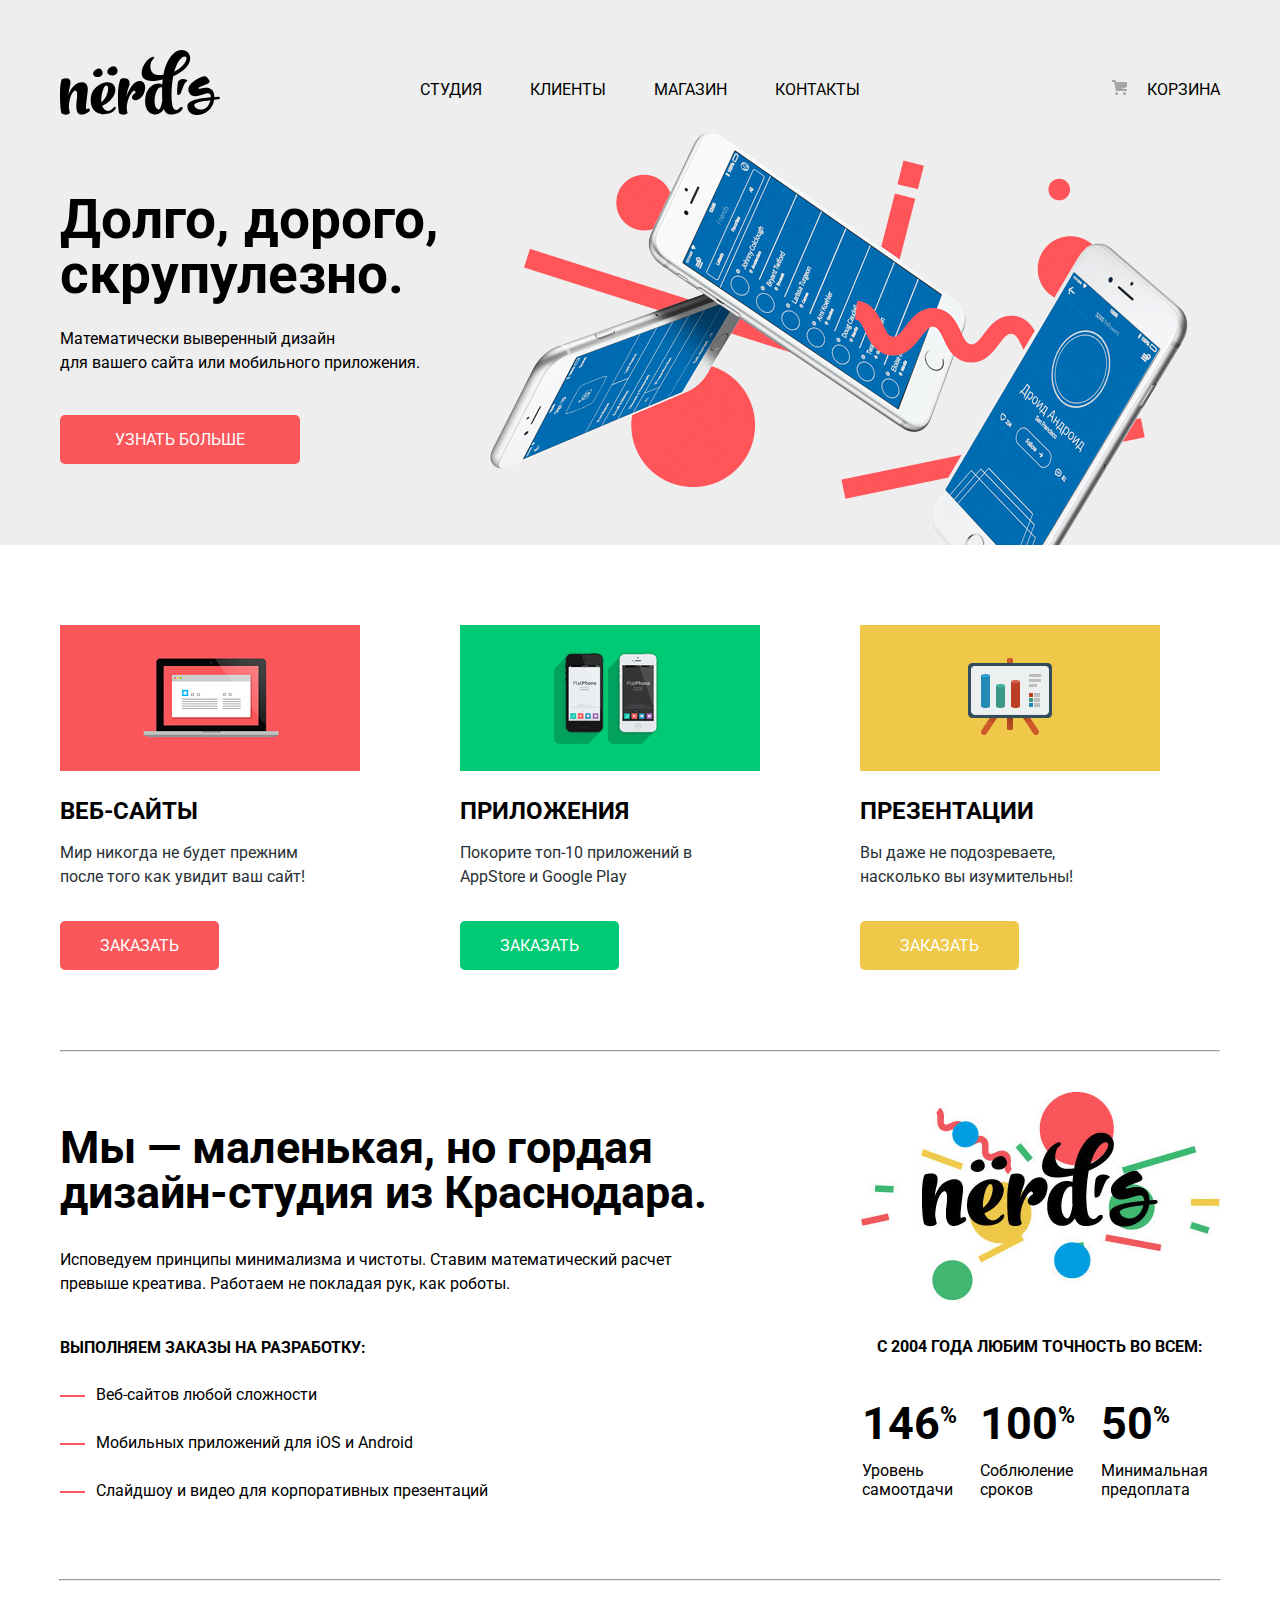
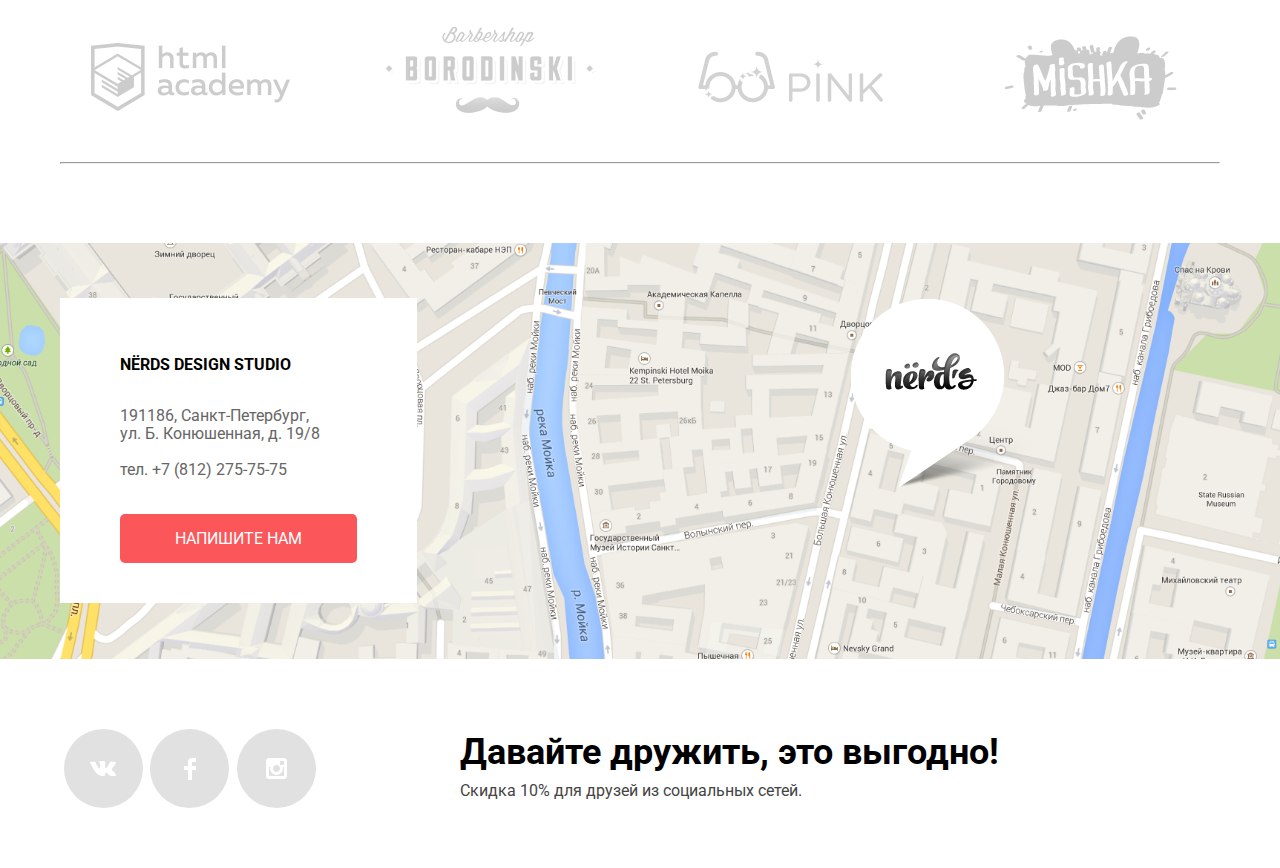
==== index.html @ bcb9ae60 "Add components" ====
<!doctype html>
<html lang="ru">
<head>
    <meta charset="UTF-8">
    <meta name="viewport"
          content="width=device-width, user-scalable=no, initial-scale=1.0, maximum-scale=1.0, minimum-scale=1.0">
    <meta http-equiv="X-UA-Compatible" content="ie=edge">
    <link rel="stylesheet" href="style/style.css">
    <link href="https://fonts.googleapis.com/css?family=Roboto&display=swap" rel="stylesheet">
    <title>Nerds</title>
</head>
<body>

<header class="main-header">
    <div class="container">
        <div class="menu-wrapper flex">
    <div class="logo"><img src="svg/nerds-logo.svg" alt=""></div>
    <nav class="top-menu flex">
        <ul class="menu">
            <li><a href="#">Студия</a></li>
            <li><a href="#">Клиенты</a></li>
            <li><a href="#">Магазин</a></li>
            <li><a href="#">Контакты</a></li>
        </ul>
    </nav>
    <div class="cart flex">
        <ul class="cart-menu">
            <li><a href="#">Корзина</a></li>
        </ul>
    </div>
        </div>
    <div class="slider">
        <div class="container">
        <div class="slide flex first-slide">
            <div class="slide-text">
            <strong>Долго, дорого,
                скрупулезно.</strong>
            <p>
            Математически выверенный дизайн <br>
                для вашего сайта или мобильного приложения.
            </p>

            <a href="#" class="more-btn">Узнать больше</a>
            </div>
            <div class="slider-image">
        <img src="img/slider-1.png" alt="Летающие айфоны">
            </div>

        </div>
        </div>
<!--        <div class="slide second-slide">-->
<!--            <strong>Любим математику-->
<!--                как никто другой</strong>-->
<!--            <p>Никакого креатива, только математические формулы <br>-->
<!--                для расчета идеальных пропорций.</p>-->
<!--            <a href="#" class="more-btn">Узнать больше</a>-->
<!--            <img alt="Летающие макбуки" src="img/slider-2.png">-->
<!--        </div>-->
<!--        <div class="slide third-slide">-->
<!--            <strong>Только ночь, <br>-->
<!--                только хардкор</strong>-->
<!--            <p>Работать днем, как все? Мы против этого. <br>-->
<!--                Ближе к полуночи работа только начинается.</p>-->
<!--            <a href="#" class="more-btn">Узнать больше</a>-->
<!--            <img src="img/slider-3.png" alt="Летающие айпады">-->
<!--        </div>-->
<!--        </div>-->

<!--    <div class="slider-controls">-->
<!--        <button class="slider-controls-button slider-controls-button&#45;&#45;current" aria-label="1"></button>-->
<!--        <button class="slider-controls-button" aria-label="2"></button>-->
<!--        <button class="slider-controls-button" aria-label="3"></button>-->
<!--    </div>-->
<!--    </div>-->
</header>

<section class="advantages">
    <div class="container">
    <ul class="advantages flex">
        <li class="web">
            <h2>Веб-сайты</h2>
            <p>Мир никогда не будет прежним <br> после того как увидит ваш сайт!</p>
            <a href="#" class="buy-btn">Заказать</a>
        </li>
        <li class="app">
            <h2>Приложения</h2>
            <p>Покорите топ-10 приложений в <br> AppStore и Google Play</p>
            <a href="#" class="buy-btn">Заказать</a>
        </li>
        <li class="presentation">
            <h2>Презентации</h2>
            <p>Вы даже не подозреваете, <br> насколько вы изумительны!</p>
            <a href="#" class="buy-btn">Заказать</a>
        </li>
    </ul>
        <hr>

    </div>
</section>


<section class="about">
    <div class="container flex">
        <div class="order-list flex">
        <strong>Мы — маленькая, но гордая <br>
            дизайн-студия из Краснодара. </strong>
        <p>Исповедуем принципы минимализма и чистоты. Ставим математический расчет <br>
            превыше креатива. Работаем не покладая рук, как роботы.</p>
        <h2>Выполняем заказы на разработку:</h2>
        <ul class="development">
            <li>Веб-сайтов любой сложности</li>
            <li>Мобильных приложений для iOS и Android</li>
            <li>Слайдшоу и видео для корпоративных презентаций</li>
        </ul>
        </div>
        <div class="accuracy flex">
        <img src="img/nerds-illustration.jpg" alt="Иллюстрация" class="about-logo">
            <h3>С 2004 года любим точность во всем: </h3>
            <table class="accuracy-table">
                <thead>
                <th>146<sup>%</sup></th>
                <th>100<sup>%</sup></th>
                <th>50<sup>%</sup></th>
                </thead>
                <tbody>
                <tr>
                    <td>Уровень самоотдачи</td>
                    <td>Соблюление сроков</td>
                    <td>Минимальная предоплата</td>
                </tr>
                </tbody>
            </table>
        </div>
    </div> <!-- 60px margin-bottom -->
    <hr class="container">
</section>

<section class="studio">
    <div class="container">
    <h1 class="visually-hidden">Логотипы компаний</h1>
    <ul class="partnership flex"> <!-- border top, bottom  -->
        <li><a href="#" class="project html-academy"><img src="img/logo-1.png" alt=""></a></li>
        <li><a href="#" class="project borodinsky"><img src="img/logo-2.png" alt=""></a></li>
        <li><a href="#" class="project pink"><img src="img/logo-3.png" alt=""></a></li>
        <li><a href="#" class="project mishka"><img src="img/logo-4.png" alt=""></a></li>
    </ul>
        <hr>
    </div>
</section>

<section class="contacts">
    <div class="map ">
        <img  src="img/map.png" alt="Я карта!">
    </div> <!-- margin btm 70px -->
    <div class="container">
    <div class="pop-up">
        <h2>NЁRDS DESIGN STUDIO</h2>
        <p>191186, Санкт-Петербург, <br>
            ул. Б. Конюшенная, д. 19/8 <br> <br>

            тел. +7 (812) 275-75-75</p>
        <a href="#" class="more-btn">Напишите нам</a>
        <a href="#" class="marker"></a>
    </div>
    </div>
</section>

<section class="social">
<div class="container flex">
    <ul class="flex">
        <li><a class="social-btn btn-vk" href="#">vk</a></li>
        <li><a class="social-btn btn-fb" href="#">fb</a></li>
        <li><a class="social-btn btn-in" href="#">in</a></li>
    </ul>
    <div class="discount">
    <b>Давайте дружить, это выгодно!</b>
    <p>Скидка 10% для друзей из социальных сетей.</p>
    </div>
</div>
</section>

</body>
</html>
---- style/style.css ----
body {
    margin: 0;
    font-family: "Roboto", Arial, sans-serif;
}

header {
    background: #eeeeee;
}

a {
    color: #000;
    text-decoration: none;
}

p {
    font-size: 16px;
    line-height: 24px;
    margin: 0;
}

h2 {
    text-transform: uppercase;
    font-size: 16px;
    line-height: 24px;
    margin: 0;
}

h3 {
    font-weight: bold;
    font-size: 16px;
    line-height: 24px;
    text-transform: uppercase;
}

ul {
    list-style: none;
    padding: 0;
}

.visually-hidden {
    display: none;
}

.flex {
    display: flex;
}

.container {
    width: 1160px;
    margin: 0 auto;
    padding: 0 20px;
}

.main-header {
    height: 545px;
    margin-bottom: 80px;
}

.main-header .logo{
    height: 71px;
    width: 360px;
}

.main-header .container {
    padding-top: 50px;
}

ul.menu   {
    display: inline-flex;
    width: 440px;
    font-size: 16px;
    line-height: 30px;
    text-transform: uppercase;
    align-items: flex-end;
    justify-content: space-between;
}

.cart {
    align-items: center;
    width: 360px;
    text-transform: uppercase;
    justify-content: flex-end;
}

ul.cart-menu {
    margin-top: 15px;
    height: 10px;
}

ul.cart-menu a::before {
    content: '';
    display: inline-flex;
    width: 15px;
    height: 15px;
    margin-right: 20px;
    background: url("../svg/cart-icon.svg");
}


.slider .container {
    padding: 0;
}

.slider strong {
    font-size: 55px;
    line-height: 55px;
    width: 380px;

    margin-top: 71px;
}


.slider p {
    width: 380px;
    line-height: 24px;
    margin-bottom: 55px;
    margin-top: 25px;
}

.slider-image {
    width: 730px;
    padding-left: 30px;
    margin-left: 20px;
    margin-top: 11px;
}

.slide a {
    background-color: #fb565a;
    color: #fff;
    width: 240px;
    text-align: center;
    text-transform: uppercase;
    font-size: 16px;
    line-height: 18px;
    border-radius: 5px;
    padding: 15px 55px;
}

.slide-text {
    margin-top: 71px;
    width: 380px;
}

.advantages ul {
    margin: 0;
}

.advantages h2 {
    margin-top: 0;
    font-size: 24px;
    font-weight: bold;
    line-height: 30px;
    text-transform: uppercase;
    margin-bottom: 15px;

}

.advantages li::before {
    content: '';
    background-image: url("../img/illustration-1.png");
    display: block;
    width: 300px;
    height: 146px;
    margin-right: 60px;
    margin-bottom: 25px;
}

.advantages li.app::before {
    background-image: url("../img/illustration-2.png");
}

.advantages li.presentation::before {
    background-image: url("../img/illustration-3.png");
}

.advantages li {
    padding-left: 40px;
}

.advantages li:first-child {
    padding-left: 0;
}

.advantages p {
    font-size: 16px;
    line-height: 24px;
    color: #283136;
    margin-bottom: 47px;
}

.buy-btn {
    color: #ffffff;
    background-color: #fb565a;
    text-transform: uppercase;
    border-radius: 5px;
    width: 160px;
    padding: 15px 40px;
}

.app .buy-btn {
    background-color: #00ca74;
}

.presentation .buy-btn {
    background-color: #efc849;
}

.advantages hr {
    margin-top: 95px;
    margin-bottom: 5px;
}

.order-list {
    flex-direction: column;
    width: 760px;
}

.order-list strong {
    font-size: 45px;
    line-height: 45px;
    margin-bottom: 33px;
    margin-top: 68px;
}

.order-list p {
    margin-bottom: 40px;
}

.order-list ul li {
    font-size: 16px;
    line-height: 24px;
    margin-bottom: 24px;
}

.order-list h2 {
    margin-bottom: 7px;
}

.order-list ul li::before {
    content: '';
    background-color: #fb565a;
    display: inline-block;
    vertical-align: middle;
    margin-right: 11px;
    width: 25px;
    height: 2px;
}

.accuracy {
    flex-direction: column;
    width: 360px;
    padding-left: 40px;
    margin-top: 35px;
    margin-bottom: 78px;
}

.accuracy sup {
    font-size: 0.5em;
}

.accuracy h3 {
    text-align: center;
    margin-top: 35px;
    margin-bottom: 18px;
}

.accuracy thead {
    text-align: left;
}

.accuracy th {
    font-size: 45px;
    line-height: 24px;
    width: 100px;
    height: 80px;
    padding: 0;
    padding-right: 15px;
}

.accuracy th:nth-child(2) {
    padding-left: 5px;
}


.accuracy th:last-child {
    padding-left: 7px;
    padding-right: 40px;
}

.accuracy td {
    padding: 0;
}

.accuracy td:nth-child(2) {
    padding-left: 5px;
}

.accuracy td:last-child {
    padding-left: 7px;
}

.about {
    margin-bottom: 46px;
}

.studio li {
    min-width: 183px;
    min-height: 73px;
}

.studio li:first-child {
    align-self: flex-end;
    padding-left: 31px;
    padding-top: 0px;
    padding-bottom: 8px;
}

.studio li:nth-child(2) {
    align-self: flex-start;
    padding-left: 96px;

}

.studio li:nth-child(3) {
    padding-left: 103px;
    align-self: flex-end;

}

.studio li:last-child {
    padding-top: 9px;
    padding-left: 121px;
    align-self: flex-end;
}

.studio ul {
    margin-bottom: 38px;
}

.studio {
    margin-bottom: 79px;
}

.about hr.container {
    padding: 0;
}

.contacts {
    position: relative;
}

.map {
    height: 416px;
}

.map img {
    width: 100%;
    height: 100%;
    object-fit: cover;
}

.pop-up {
    position: absolute;
    top: 55px;
    background: #FFF;
    padding: 55px 60px;
}

.pop-up h2 {
    margin-bottom: 30px;
}

.pop-up p {
    margin-bottom: 50px;
    color: #666666;
    font-size: 16px;
    line-height: 18px;
}

.pop-up a.more-btn {
    background-color: #fb565a;
    color: #fff;
    width: 240px;
    text-align: center;
    text-transform: uppercase;
    font-size: 16px;
    line-height: 18px;
    border-radius: 5px;
    padding: 15px 55px;
}
.pop-up a.marker {
    content: '';
    display: block;
    position: absolute;
    background: url("../img/map-marker.png");
    width: 182px;
    height: 190px;
    top: 0;
    left: 790px;
}
.contacts {
    margin-bottom: 70px;
}

.social {
    margin-bottom: 60px;
}

.social ul {
    margin: 0;
    width: 260px;
    justify-content: space-around;
}

.social li {
    font-size: 0;
}

.social a::before {
    content: '';
    display: block;
    background: #e1e1e1 url("../svg/vk-icon.svg") no-repeat 50% 50%;
    border-radius: 50%;
    width: 79px;
    height: 79px;
}

.social a.btn-fb::before {
    background-image: url("../svg/fb-icon.svg");
}

.social a.btn-in::before {
    background-image: url("../svg/insta-icon.svg");
}

.discount {
    margin-top: 5px;
    margin-left: 140px;
    width: 560px;
}

.discount b {
    font-size: 36px;
    line-height: 36px;
}

.discount p {
    font-size: 16px;
    line-height: 22px;
    color: #444444;

    margin-top: 10px;
}
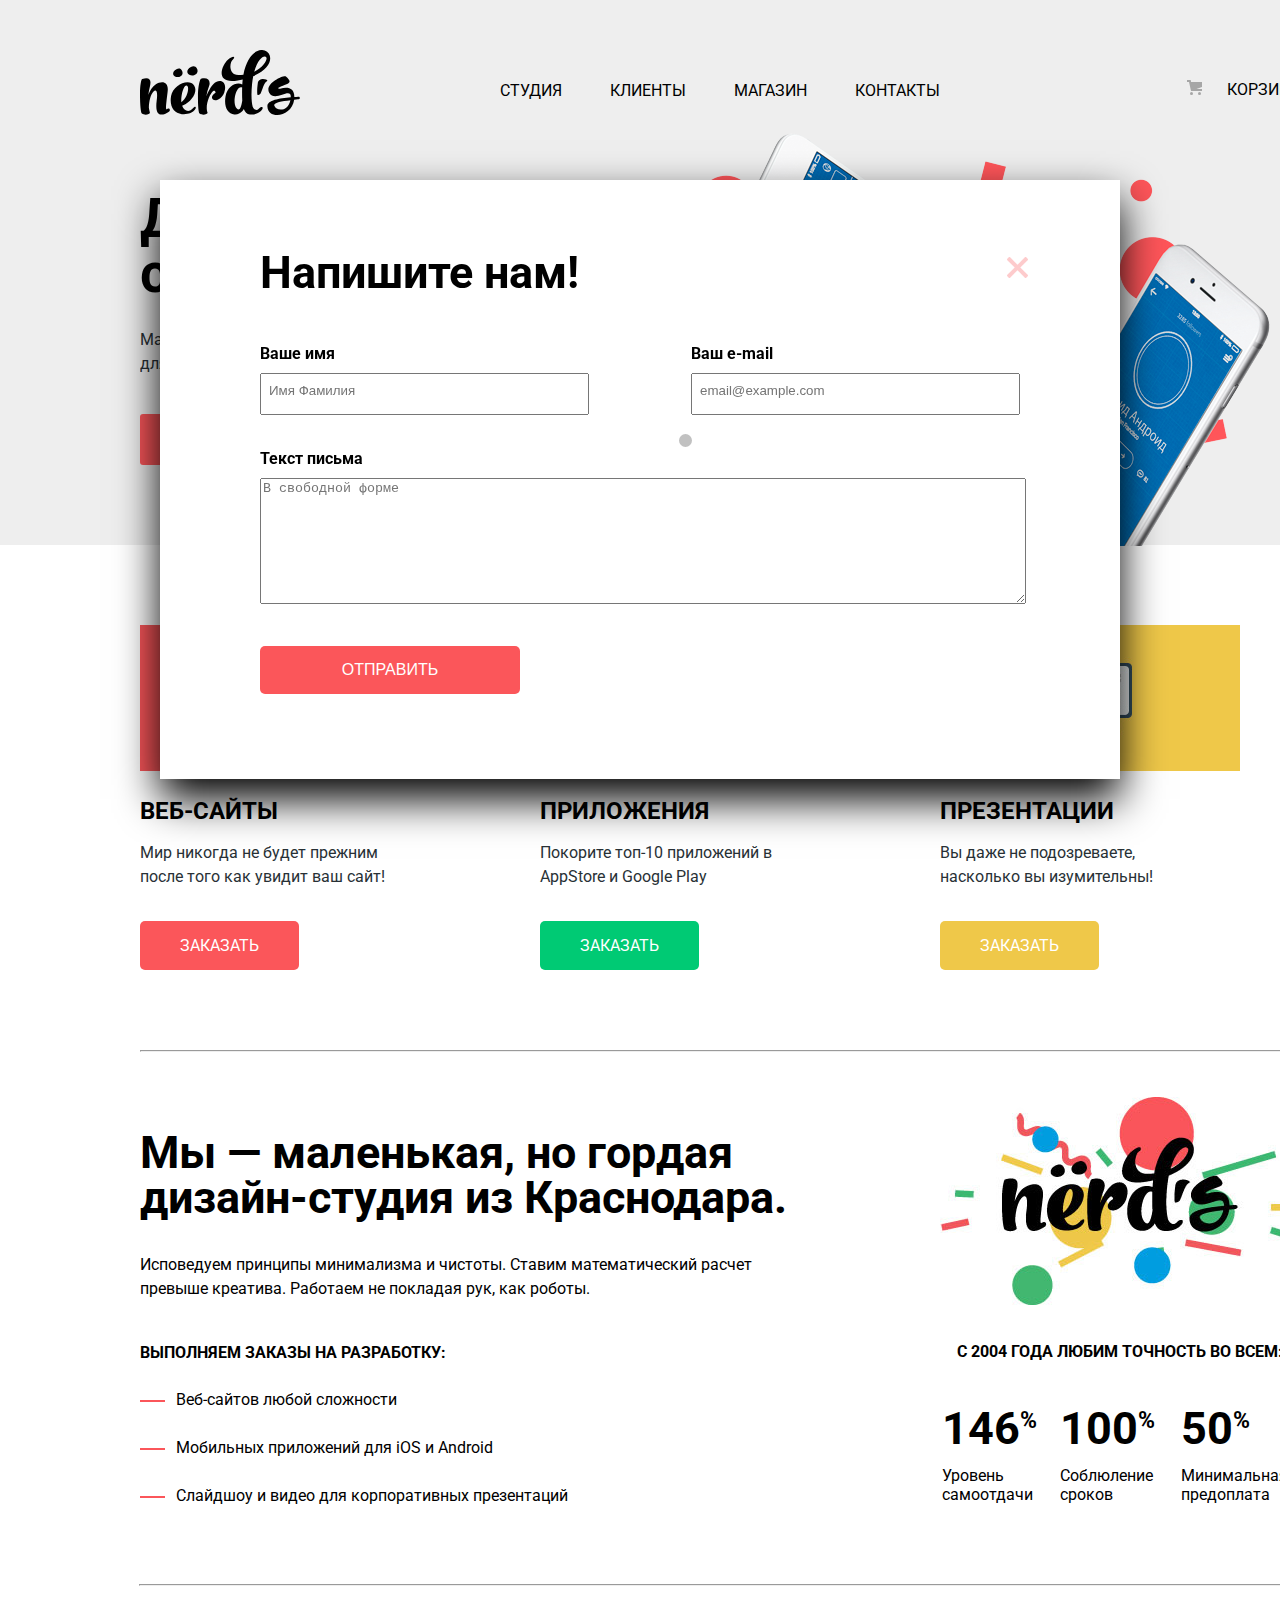
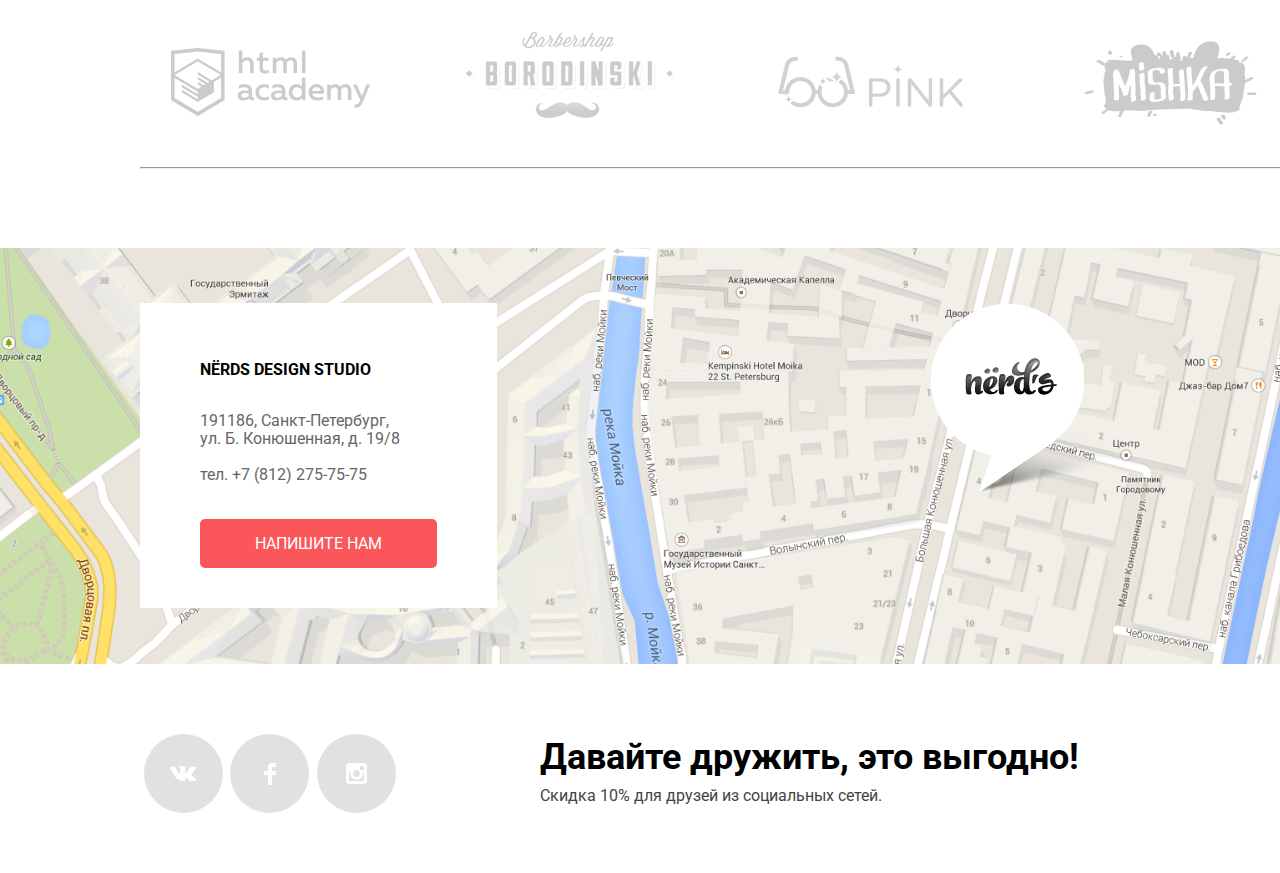
==== commit ce3678ac: "Update" ====
--- a/index.html
+++ b/index.html
@@ -2,9 +2,7 @@
 <html lang="ru">
 <head>
     <meta charset="UTF-8">
-    <meta name="viewport"
-          content="width=device-width, user-scalable=no, initial-scale=1.0, maximum-scale=1.0, minimum-scale=1.0">
-    <meta http-equiv="X-UA-Compatible" content="ie=edge">
+     <meta http-equiv="X-UA-Compatible" content="ie=edge">
     <link rel="stylesheet" href="style/style.css">
     <link href="https://fonts.googleapis.com/css?family=Roboto&display=swap" rel="stylesheet">
     <title>Nerds</title>
@@ -29,49 +27,45 @@
         </ul>
     </div>
         </div>
-    <div class="slider">
-        <div class="container">
-        <div class="slide flex first-slide">
-            <div class="slide-text">
-            <strong>Долго, дорого,
-                скрупулезно.</strong>
-            <p>
-            Математически выверенный дизайн <br>
-                для вашего сайта или мобильного приложения.
-            </p>
-
-            <a href="#" class="more-btn">Узнать больше</a>
+        <div class="slider">
+            <input type="radio" id="btn-1" name="toggle" checked>
+            <input type="radio" id="btn-2" name="toggle">
+            <input type="radio" id="btn-3" name="toggle">
+            <div class="slider-controls">
+                <label for="btn-1"></label>
+                <label for="btn-2"></label>
+                <label for="btn-3"></label>
             </div>
-            <div class="slider-image">
-        <img src="img/slider-1.png" alt="Летающие айфоны">
+            <div class="slides">
+                <div class="slide">
+                    <div class="slide-text">
+                        <div class="slide-title">Долго, дорого, скрупулезно</div>
+                        <p>Математически выверенный дизайн<br>
+                            для вашего сайта или мобильного приложения.</p>
+                        <a class="btn" href="#">Узнать больше</a>
+                    </div>
+                </div>
+                <div class="slide">
+                    <div class="slide-text">
+                        <div class="slide-title">Любим математику <br>
+                            как никто другой</div>
+                        <p>Никакого креатива, только математические формулы <br>
+                            для расчета идеальных пропорций.</p>
+                        <a class="btn" href="#">Узнать больше</a>
+                    </div>
+                </div>
+                <div class="slide">
+                    <div class="slide-text">
+                        <div class="slide-title">Только ночь, <br>
+                            только хардкор</div>
+                        <p>Работать днем, как все? Мы против этого. <br>
+                            Ближе к полуночи работа только начинается.</p>
+                        <a class="btn" href="#">Узнать больше</a>
+                    </div>
+                </div>
             </div>
-
         </div>
-        </div>
-<!--        <div class="slide second-slide">-->
-<!--            <strong>Любим математику-->
-<!--                как никто другой</strong>-->
-<!--            <p>Никакого креатива, только математические формулы <br>-->
-<!--                для расчета идеальных пропорций.</p>-->
-<!--            <a href="#" class="more-btn">Узнать больше</a>-->
-<!--            <img alt="Летающие макбуки" src="img/slider-2.png">-->
-<!--        </div>-->
-<!--        <div class="slide third-slide">-->
-<!--            <strong>Только ночь, <br>-->
-<!--                только хардкор</strong>-->
-<!--            <p>Работать днем, как все? Мы против этого. <br>-->
-<!--                Ближе к полуночи работа только начинается.</p>-->
-<!--            <a href="#" class="more-btn">Узнать больше</a>-->
-<!--            <img src="img/slider-3.png" alt="Летающие айпады">-->
-<!--        </div>-->
-<!--        </div>-->
-
-<!--    <div class="slider-controls">-->
-<!--        <button class="slider-controls-button slider-controls-button&#45;&#45;current" aria-label="1"></button>-->
-<!--        <button class="slider-controls-button" aria-label="2"></button>-->
-<!--        <button class="slider-controls-button" aria-label="3"></button>-->
-<!--    </div>-->
-<!--    </div>-->
+    </div>
 </header>
 
 <section class="advantages">
@@ -159,9 +153,30 @@
             ул. Б. Конюшенная, д. 19/8 <br> <br>
 
             тел. +7 (812) 275-75-75</p>
-        <a href="#" class="more-btn">Напишите нам</a>
+        <a href="#modal" class="more-btn">Напишите нам</a>
         <a href="#" class="marker"></a>
     </div>
+        <div class="modal" id="modal">
+            <h1>Напишите нам!</h1>
+            <button class="close">Закрыть</button>
+            <form>
+                <p class="modal-item">
+                <label for="name">Ваше имя</label>
+                <input type="text" id="name" name="name" placeholder="Имя Фамилия">
+                </p>
+                <p class="modal-item">
+                <label for="email">Ваш e-mail</label>
+                    <input type="email" id="email" name="email" placeholder="email@example.com">
+                </p>
+                <p class="modal-item">
+                    <label for="message">Текст письма</label>
+                <textarea name="message" id="message" placeholder="В свободной форме"></textarea>
+
+                </p>
+
+                <button class="button ">Отправить</button>
+            </form>
+        </div>
     </div>
 </section>
 
--- a/style/style.css
+++ b/style/style.css
@@ -1,6 +1,8 @@
 body {
     margin: 0;
+    padding: 0;
     font-family: "Roboto", Arial, sans-serif;
+    min-width: 1440px;
 }
 
 header {
@@ -66,12 +68,14 @@
 }
 
 ul.menu   {
+    margin-top: 10px;
+    margin-bottom: 0;
     display: inline-flex;
     width: 440px;
     font-size: 16px;
     line-height: 30px;
     text-transform: uppercase;
-    align-items: flex-end;
+    align-items: center;
     justify-content: space-between;
 }
 
@@ -92,53 +96,110 @@
     display: inline-flex;
     width: 15px;
     height: 15px;
-    margin-right: 20px;
+    margin-right: 25px;
     background: url("../svg/cart-icon.svg");
 }
 
 
-.slider .container {
-    padding: 0;
-}
-
-.slider strong {
-    font-size: 55px;
+.slider{
+    position:relative;
+    width:1130px;
+    min-height:425px;
+}
+.slider input[type=radio] {
+    position:absolute;
+    opacity:0;
+}
+.slider-controls{
+    position:absolute;
+    bottom:95px;
+    left:50%;
+    width:230px;
+    height:20px;
+    margin-left:-100px;
+    text-align:center;
+    z-index:1000;
+}
+.slider-controls label{
+    display:inline-block;
+    width:13px;
+    height:13px;
+    margin:0 6px;
+    background:white;
+    border:3px solid white;
+    vertical-align:top;
+    border-radius:50%;
+    cursor:pointer;
+}
+#btn-1:checked ~ .slider-controls label[for="btn-1"],
+#btn-2:checked ~ .slider-controls label[for="btn-2"],
+#btn-3:checked ~ .slider-controls label[for="btn-3"] {
+    background:#c1c1c1;
+}
+.slide{
+    position:absolute;
+    top:0;
+    left:0;
+    width:100%;
+    height:100%;
+    overflow:hidden;
+}
+.slide-text{
+    width:380px;
+    padding:70px 0;
+    color:#283136;
+}
+.slide-title{
+    font-size:55px;
     line-height: 55px;
-    width: 380px;
-
-    margin-top: 71px;
-}
-
-
-.slider p {
-    width: 380px;
-    line-height: 24px;
-    margin-bottom: 55px;
-    margin-top: 25px;
-}
-
-.slider-image {
-    width: 730px;
-    padding-left: 30px;
-    margin-left: 20px;
-    margin-top: 11px;
-}
-
-.slide a {
-    background-color: #fb565a;
-    color: #fff;
-    width: 240px;
-    text-align: center;
-    text-transform: uppercase;
-    font-size: 16px;
-    line-height: 18px;
-    border-radius: 5px;
-    padding: 15px 55px;
-}
-
-.slide-text {
-    margin-top: 71px;
-    width: 380px;
+    font-weight:bold;
+    color:black;
+    padding-bottom: 27px;
+    width: 525px;
+}
+
+.slide p {
+    padding-bottom: 38px;
+    min-width: 525px;
+}
+.slide .btn{
+    display:block;
+    width:240px;
+    padding:16px 0;
+    font-size:16px;
+    color:white;
+    text-transform:uppercase;
+    text-align:center;
+    text-decoration:none;
+    background:#fb565a;
+    border-radius:3px;
+}
+.slide:nth-child(1){
+    background-image:url('../img/slider-1.png');
+    background-repeat:no-repeat;
+    background-position:100% 12px;
+}
+.slide:nth-child(2){
+    background-image:url('../img/slider-2.png');
+    background-repeat:no-repeat;
+    background-position:100% 10px;
+}
+.slide:nth-child(3){
+    background-image:url('../img/slider-3.png');
+    background-repeat:no-repeat;
+    background-position:100% 13px;
+}
+.slide{
+    display:none;
+}
+#btn-1:checked ~ .slides .slide:nth-child(1) {
+    display: block;
+}
+#btn-2:checked ~ .slides .slide:nth-child(2) {
+    display: block;
+}
+#btn-3:checked ~ .slides .slide:nth-child(3) {
+    display: block;
 }
 
 .advantages ul {
@@ -205,9 +266,13 @@
     background-color: #efc849;
 }
 
+.advantages {
+    margin-bottom: 10px;
+}
+
 .advantages hr {
     margin-top: 95px;
-    margin-bottom: 5px;
+    margin-bottom: 0;
 }
 
 .order-list {
@@ -273,8 +338,7 @@
     line-height: 24px;
     width: 100px;
     height: 80px;
-    padding: 0;
-    padding-right: 15px;
+    padding: 0 15px 0 0;
 }
 
 .accuracy th:nth-child(2) {
@@ -303,6 +367,18 @@
     margin-bottom: 46px;
 }
 
+.studio {
+    margin-bottom: 79px;
+}
+
+.studio img {
+    opacity: .2;
+}
+
+.studio img:hover {
+    opacity: 1;
+}
+
 .studio li {
     min-width: 183px;
     min-height: 73px;
@@ -311,7 +387,7 @@
 .studio li:first-child {
     align-self: flex-end;
     padding-left: 31px;
-    padding-top: 0px;
+    padding-top: 0;
     padding-bottom: 8px;
 }
 
@@ -337,9 +413,6 @@
     margin-bottom: 38px;
 }
 
-.studio {
-    margin-bottom: 79px;
-}
 
 .about hr.container {
     padding: 0;
@@ -450,4 +523,88 @@
     color: #444444;
 
     margin-top: 10px;
+}
+
+.modal {
+    width: 960px;
+    position: fixed;
+    z-index: 1;
+    background: #ffffff;
+    top: 20%;
+    left: 50%;
+    margin-left: -480px;
+    box-shadow: 0 20px 40px #000101;
+    /*display: none;*/
+}
+
+.modal form {
+    width: 840px;
+    margin: 0 auto;
+    display: flex;
+    flex-wrap: wrap;
+    justify-content: space-between;
+}
+
+.modal label {
+    display: block;
+    font-size: 16px;
+    line-height: 18px;
+    font-weight: bold;
+    margin-bottom: 10px;
+}
+.modal input {
+    width: 310px;
+    padding: 8px 8px 15px 7px;
+}
+
+.modal .button {
+    display: block;
+    width: 260px;
+    background-color: #fb565a;
+    color: #fff;
+    text-align: center;
+    text-transform: uppercase;
+    border: none;
+    font-size: 16px;
+    line-height: 18px;
+    border-radius: 5px;
+    padding: 15px 55px;
+    margin-bottom: 85px;
+    margin-left: 40px;
+}
+
+.modal h1 {
+    position: relative;
+    font-size: 45px;
+    line-height: 45px;
+    margin: 70px auto 50px 100px;
+}
+
+
+.modal .close {
+    content: '';
+    display: inline-block;
+    background: url("../svg/close-cross.svg") no-repeat 50% 50%;
+    width: 25px;
+    height: 25px;
+    position: absolute;
+    top: 75px;
+    right: 90px;
+    opacity: .3;
+    cursor: pointer;
+    font-size: 0;
+    border: 0;
+}
+
+.modal .close:hover {
+    opacity: 1;
+}
+
+.modal textarea {
+    width: 760px;
+    min-height: 120px;
+}
+
+.modal p.modal-item {
+    margin: 0 40px 35px;
 }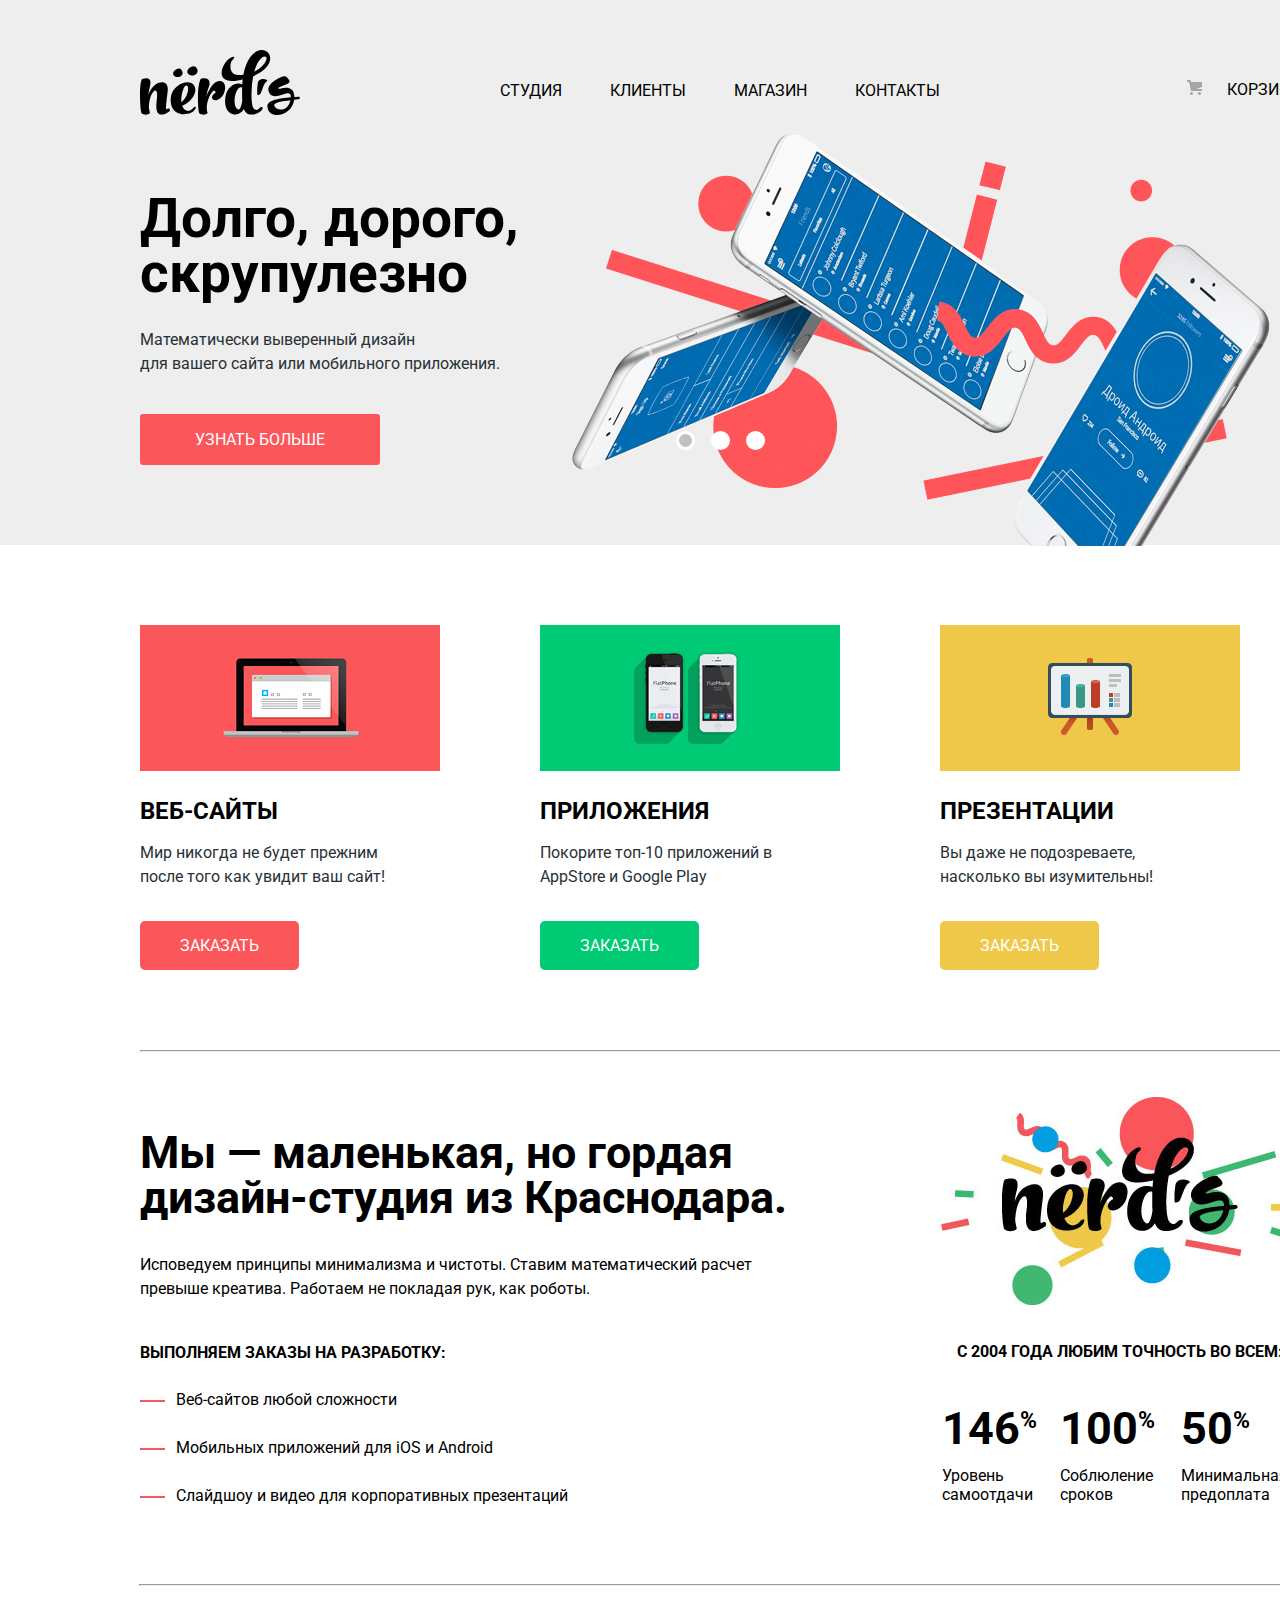
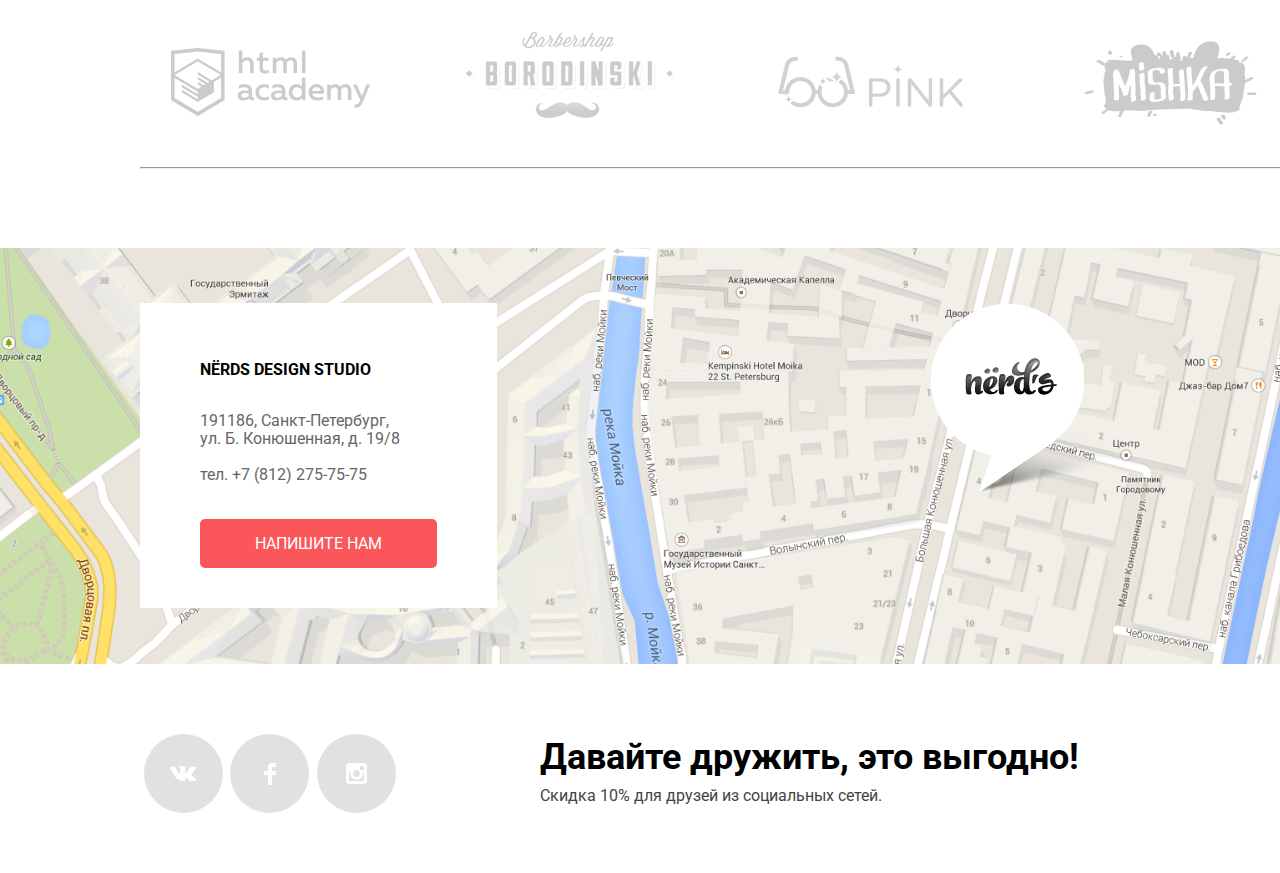
==== commit fee9902e: "Add modal windows in contacts" ====
--- a/index.html
+++ b/index.html
@@ -15,10 +15,10 @@
     <div class="logo"><img src="svg/nerds-logo.svg" alt=""></div>
     <nav class="top-menu flex">
         <ul class="menu">
-            <li><a href="#">Студия</a></li>
-            <li><a href="#">Клиенты</a></li>
-            <li><a href="#">Магазин</a></li>
-            <li><a href="#">Контакты</a></li>
+            <li><a href="#studio">Студия</a></li>
+            <li><a href="#clients">Клиенты</a></li>
+            <li><a href="catalog.html">Магазин</a></li>
+            <li><a href="#contacts">Контакты</a></li>
         </ul>
     </nav>
     <div class="cart flex">
@@ -93,7 +93,7 @@
 </section>
 
 
-<section class="about">
+<section class="about" id="studio">
     <div class="container flex">
         <div class="order-list flex">
         <strong>Мы — маленькая, но гордая <br>
@@ -129,7 +129,7 @@
     <hr class="container">
 </section>
 
-<section class="studio">
+<section class="studio" id="clients">
     <div class="container">
     <h1 class="visually-hidden">Логотипы компаний</h1>
     <ul class="partnership flex"> <!-- border top, bottom  -->
@@ -142,7 +142,7 @@
     </div>
 </section>
 
-<section class="contacts">
+<section class="contacts" id="contacts">
     <div class="map ">
         <img  src="img/map.png" alt="Я карта!">
     </div> <!-- margin btm 70px -->
@@ -153,30 +153,43 @@
             ул. Б. Конюшенная, д. 19/8 <br> <br>
 
             тел. +7 (812) 275-75-75</p>
-        <a href="#modal" class="more-btn">Напишите нам</a>
+        <a href="#openModal" class="more-btn">Напишите нам</a>
         <a href="#" class="marker"></a>
     </div>
-        <div class="modal" id="modal">
-            <h1>Напишите нам!</h1>
-            <button class="close">Закрыть</button>
-            <form>
-                <p class="modal-item">
-                <label for="name">Ваше имя</label>
-                <input type="text" id="name" name="name" placeholder="Имя Фамилия">
-                </p>
-                <p class="modal-item">
-                <label for="email">Ваш e-mail</label>
-                    <input type="email" id="email" name="email" placeholder="email@example.com">
-                </p>
-                <p class="modal-item">
-                    <label for="message">Текст письма</label>
-                <textarea name="message" id="message" placeholder="В свободной форме"></textarea>
-
-                </p>
-
-                <button class="button ">Отправить</button>
-            </form>
-        </div>
+<!--        <div class="modal" id="modal">-->
+
+<!--            <button href="#" class="close">Закрыть</button>-->
+
+<!--        </div>-->
+
+        <div id="openModal" class="modal">
+            <div class="modal-dialog">
+                <div class="modal-content">
+                    <h1>Напишите нам!</h1>
+                    <div class="modal-header">
+                        <a href="#contacts" title="Close" class="close"></a>
+                    </div>
+                    <div class="modal-body">
+                                    <form>
+                                        <p class="modal-item">
+                                        <label for="name">Ваше имя</label>
+                                        <input type="text" id="name" name="name" placeholder="Имя Фамилия">
+                                        </p>
+                                        <p class="modal-item">
+                                        <label for="email">Ваш e-mail</label>
+                                            <input type="email" id="email" name="email" placeholder="email@example.com">
+                                        </p>
+                                        <p class="modal-item">
+                                            <label for="message">Текст письма</label>
+                                        <textarea name="message" id="message" placeholder="В свободной форме"></textarea>
+
+                                        </p>
+
+                                        <button class="button ">Отправить</button>
+                                    </form>
+                    </div>
+                </div>
+
     </div>
 </section>
 
--- a/style/style.css
+++ b/style/style.css
@@ -1,3 +1,7 @@
+html {
+    scroll-behavior: smooth;
+}
+
 body {
     margin: 0;
     padding: 0;
@@ -66,6 +70,8 @@
 .main-header .container {
     padding-top: 50px;
 }
+
+
 
 ul.menu   {
     margin-top: 10px;
@@ -100,6 +106,39 @@
     background: url("../svg/cart-icon.svg");
 }
 
+ ul.menu li a:hover {
+    border-bottom: #000101 solid 1px;
+}
+
+/*Slider-animation   */
+
+.slide {
+    -webkit-animation-name: fade;
+    -webkit-animation-duration: 1.5s;
+    animation-name: fade;
+    animation-duration: 1.5s;
+}
+
+@-webkit-keyframes fade {
+    from {
+        opacity: .4
+    }
+    to {
+        opacity: 1
+    }
+}
+@keyframes fade {
+    from {
+        opacity: .4
+    }
+    to {
+        opacity: 1
+    }
+}
+
+/*end of slider-animation*/
+
+/*slider*/
 
 .slider{
     position:relative;
@@ -201,6 +240,8 @@
 #btn-3:checked ~ .slides .slide:nth-child(3) {
     display: block;
 }
+/*end slider*/
+
 
 .advantages ul {
     margin: 0;
@@ -506,6 +547,18 @@
     background-image: url("../svg/insta-icon.svg");
 }
 
+.social a:hover::before {
+    background-color: #fb565a;
+}
+
+.social a.btn-fb:hover::before {
+    background-color: #00ca74;
+}
+
+.social a.btn-in:hover::before {
+    background-color: #efc849;
+}
+
 .discount {
     margin-top: 5px;
     margin-left: 140px;
@@ -525,16 +578,28 @@
     margin-top: 10px;
 }
 
-.modal {
+div.modal {
     width: 960px;
-    position: fixed;
-    z-index: 1;
     background: #ffffff;
     top: 20%;
     left: 50%;
     margin-left: -480px;
     box-shadow: 0 20px 40px #000101;
-    /*display: none;*/
+
+    position: fixed; /* фиксированное положение */
+
+    z-index: 1050;
+    opacity: 0; /* по умолчанию модальное окно прозрачно */
+    transition: opacity 200ms ease-in; /* анимация перехода */
+    pointer-events: none; /* элемент невидим для событий мыши */
+    padding: 0;
+}
+
+/* при отображении модального окно */
+.modal:target {
+    opacity: 1; /* делаем окно видимым */
+    pointer-events: auto; /* элемент видим для событий мыши */
+    overflow-y: auto; /* добавляем прокрутку по y, когда элемент не помещается на страницу */
 }
 
 .modal form {
@@ -555,6 +620,7 @@
 .modal input {
     width: 310px;
     padding: 8px 8px 15px 7px;
+    font: inherit;
 }
 
 .modal .button {
@@ -603,8 +669,13 @@
 .modal textarea {
     width: 760px;
     min-height: 120px;
+    font: inherit;
+    padding: 8px 8px 15px 7px;
 }
 
 .modal p.modal-item {
     margin: 0 40px 35px;
-}+}
+
+
+
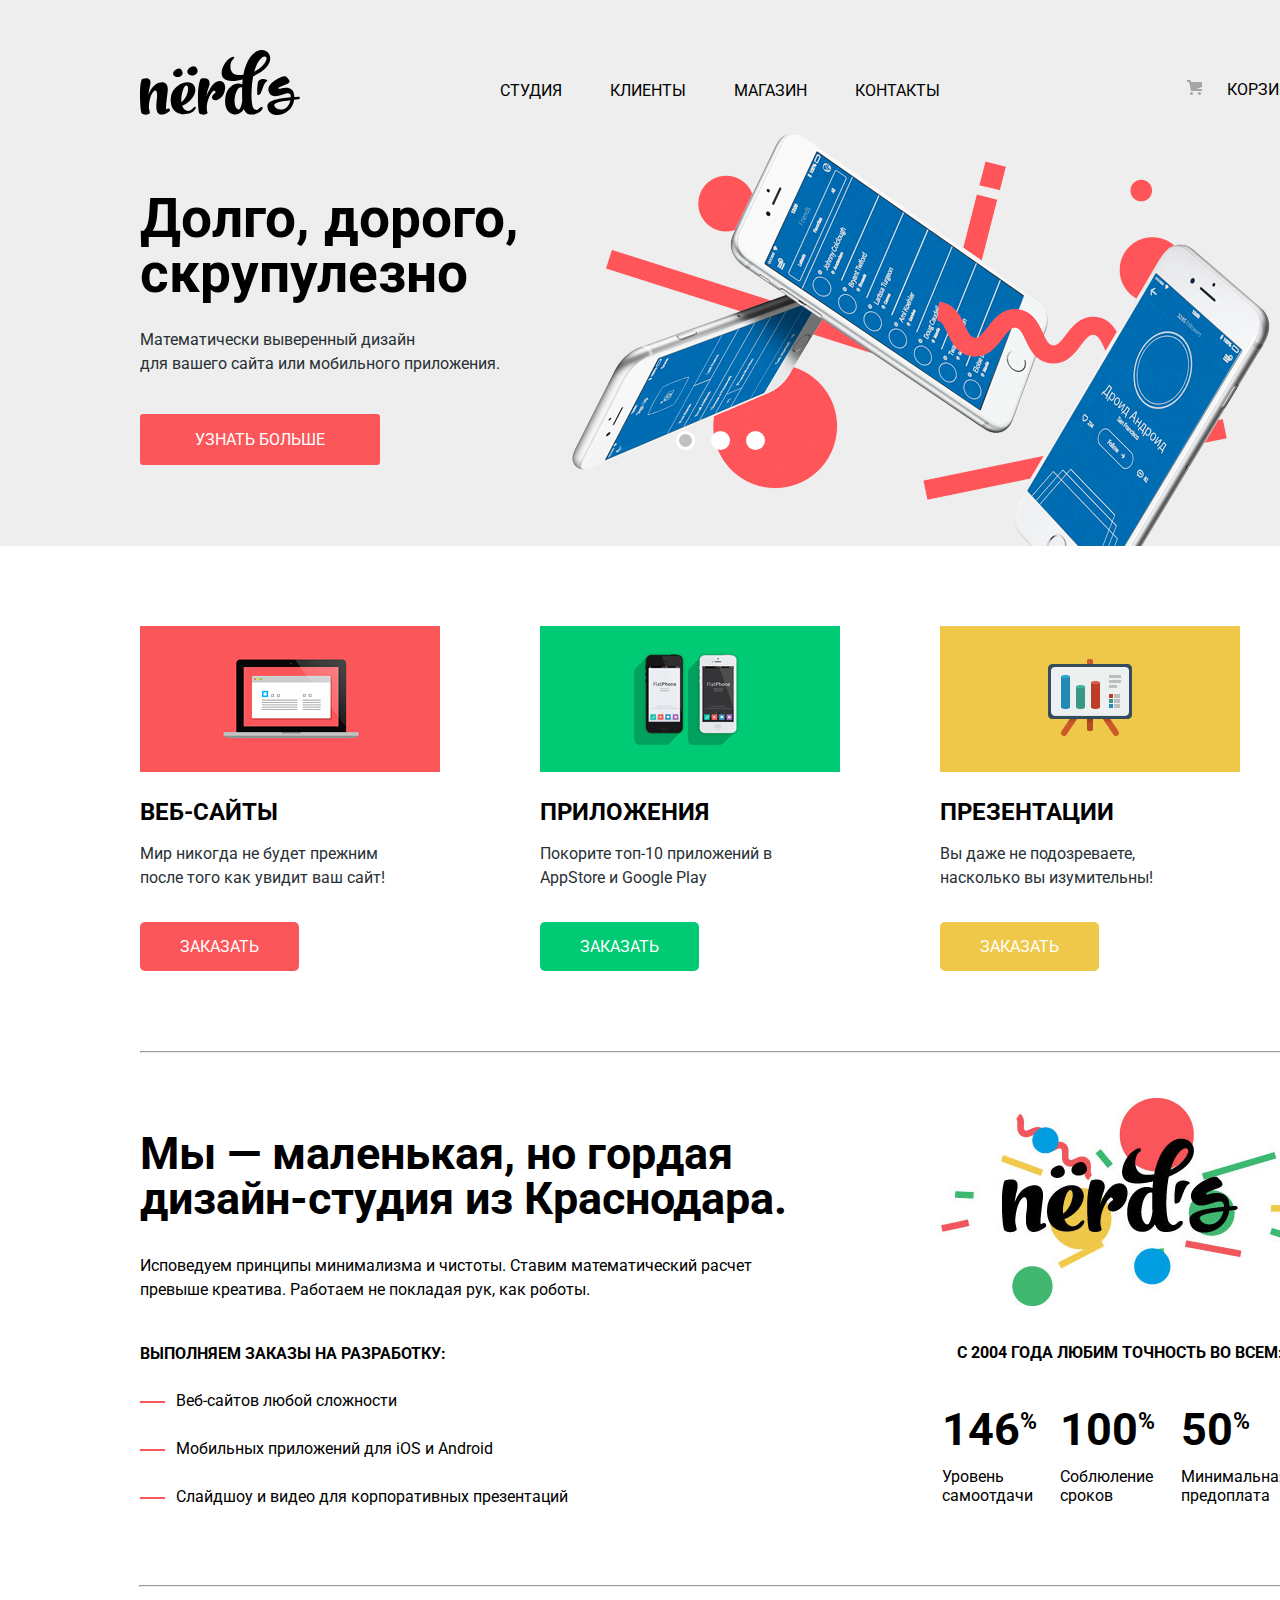
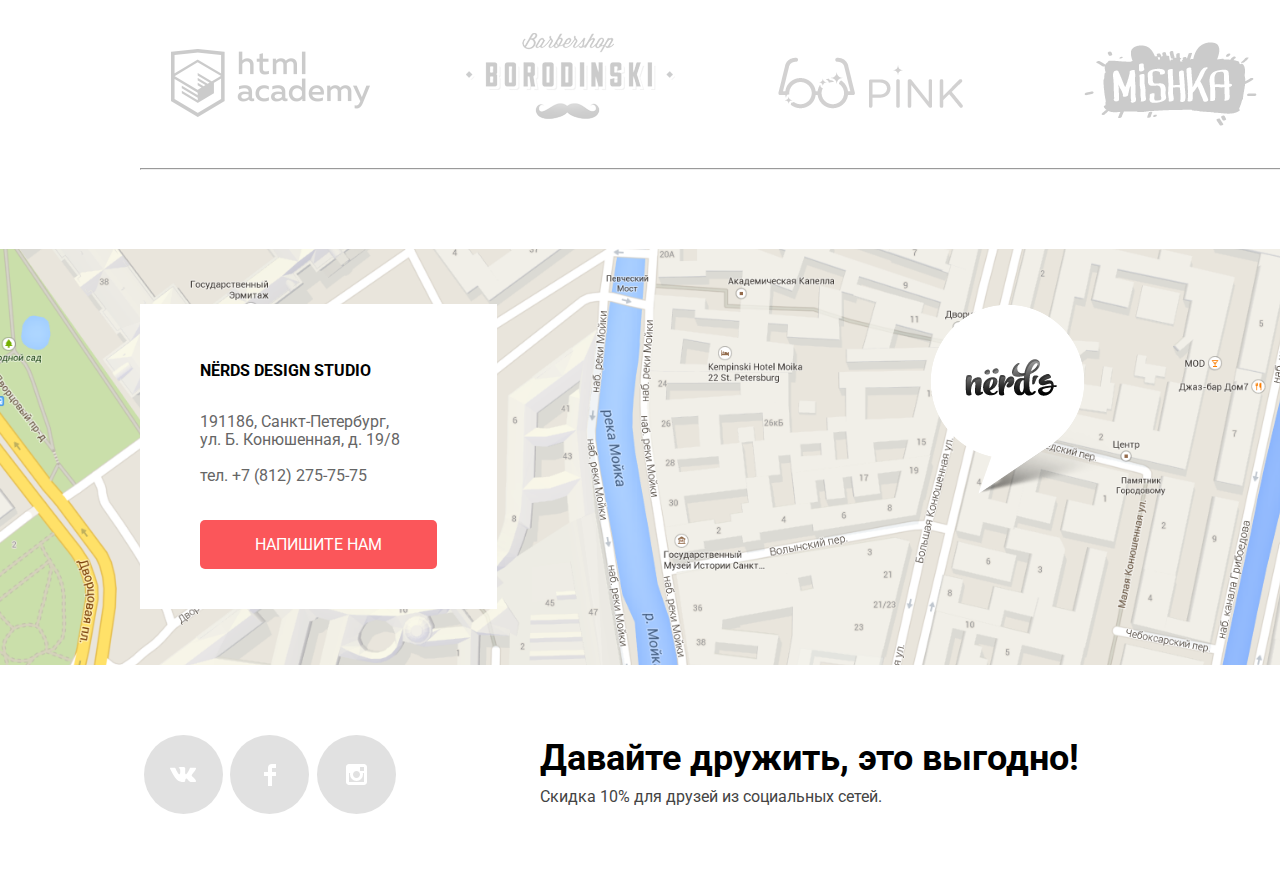
==== commit 0acb39d2: "add second page with filter(static) and catalog" ====
--- a/index.html
+++ b/index.html
@@ -5,25 +5,25 @@
      <meta http-equiv="X-UA-Compatible" content="ie=edge">
     <link rel="stylesheet" href="style/style.css">
     <link href="https://fonts.googleapis.com/css?family=Roboto&display=swap" rel="stylesheet">
-    <title>Nerds</title>
+    <title>Nёrds - Главная</title>
 </head>
 <body>
 
-<header class="main-header">
-    <div class="container">
-        <div class="menu-wrapper flex">
-    <div class="logo"><img src="svg/nerds-logo.svg" alt=""></div>
-    <nav class="top-menu flex">
-        <ul class="menu">
-            <li><a href="#studio">Студия</a></li>
-            <li><a href="#clients">Клиенты</a></li>
-            <li><a href="catalog.html">Магазин</a></li>
-            <li><a href="#contacts">Контакты</a></li>
-        </ul>
-    </nav>
-    <div class="cart flex">
-        <ul class="cart-menu">
-            <li><a href="#">Корзина</a></li>
+<header class="main__header">
+    <div class="container">
+        <div class="menu__wrapper flex">
+            <div class="main__logo"><img src="svg/nerds-logo.svg" alt="Логотип"></div>
+            <nav class="top__menu flex">
+                <ul class="menu">
+                    <li><a href="#studio">Студия</a></li>
+                    <li><a href="#clients">Клиенты</a></li>
+                    <li><a href="catalog.html">Магазин</a></li>
+                    <li><a href="#contacts">Контакты</a></li>
+                </ul>
+            </nav>
+            <div class="cart__container flex">
+                <ul class="cart__container--menu">
+                    <li><a href="#">Корзина</a></li>
         </ul>
     </div>
         </div>
@@ -31,36 +31,36 @@
             <input type="radio" id="btn-1" name="toggle" checked>
             <input type="radio" id="btn-2" name="toggle">
             <input type="radio" id="btn-3" name="toggle">
-            <div class="slider-controls">
+            <div class="slider__controls">
                 <label for="btn-1"></label>
                 <label for="btn-2"></label>
                 <label for="btn-3"></label>
             </div>
             <div class="slides">
                 <div class="slide">
-                    <div class="slide-text">
-                        <div class="slide-title">Долго, дорого, скрупулезно</div>
+                    <div class="slide__text">
+                        <div class="slide__title">Долго, дорого, скрупулезно</div>
                         <p>Математически выверенный дизайн<br>
                             для вашего сайта или мобильного приложения.</p>
-                        <a class="btn" href="#">Узнать больше</a>
+                        <a class="btn" href="#openModal">Узнать больше</a>
                     </div>
                 </div>
                 <div class="slide">
-                    <div class="slide-text">
-                        <div class="slide-title">Любим математику <br>
+                    <div class="slide__text">
+                        <div class="slide__title">Любим математику <br>
                             как никто другой</div>
                         <p>Никакого креатива, только математические формулы <br>
                             для расчета идеальных пропорций.</p>
-                        <a class="btn" href="#">Узнать больше</a>
+                        <a class="btn" href="#openModal">Узнать больше</a>
                     </div>
                 </div>
                 <div class="slide">
-                    <div class="slide-text">
-                        <div class="slide-title">Только ночь, <br>
+                    <div class="slide__text">
+                        <div class="slide__title">Только ночь, <br>
                             только хардкор</div>
                         <p>Работать днем, как все? Мы против этого. <br>
                             Ближе к полуночи работа только начинается.</p>
-                        <a class="btn" href="#">Узнать больше</a>
+                        <a class="btn" href="#openModal">Узнать больше</a>
                     </div>
                 </div>
             </div>
@@ -74,17 +74,17 @@
         <li class="web">
             <h2>Веб-сайты</h2>
             <p>Мир никогда не будет прежним <br> после того как увидит ваш сайт!</p>
-            <a href="#" class="buy-btn">Заказать</a>
+            <a href="#openModal" class="buy-btn">Заказать</a>
         </li>
         <li class="app">
             <h2>Приложения</h2>
             <p>Покорите топ-10 приложений в <br> AppStore и Google Play</p>
-            <a href="#" class="buy-btn">Заказать</a>
+            <a href="#openModal" class="buy-btn">Заказать</a>
         </li>
         <li class="presentation">
             <h2>Презентации</h2>
             <p>Вы даже не подозреваете, <br> насколько вы изумительны!</p>
-            <a href="#" class="buy-btn">Заказать</a>
+            <a href="#openModal" class="buy-btn">Заказать</a>
         </li>
     </ul>
         <hr>
@@ -133,10 +133,10 @@
     <div class="container">
     <h1 class="visually-hidden">Логотипы компаний</h1>
     <ul class="partnership flex"> <!-- border top, bottom  -->
-        <li><a href="#" class="project html-academy"><img src="img/logo-1.png" alt=""></a></li>
-        <li><a href="#" class="project borodinsky"><img src="img/logo-2.png" alt=""></a></li>
-        <li><a href="#" class="project pink"><img src="img/logo-3.png" alt=""></a></li>
-        <li><a href="#" class="project mishka"><img src="img/logo-4.png" alt=""></a></li>
+        <li><a href="http://htmlacademy.ru" class="project html-academy"><img src="img/logo-1.png" alt="HTML Academy"></a></li>
+        <li><a href="http://htmlacademy.ru" class="project borodinsky"><img src="img/logo-2.png" alt="Barbershop Бородинский"></a></li>
+        <li><a href="http://htmlacademy.ru" class="project pink"><img src="img/logo-3.png" alt="Очки Pink"></a></li>
+        <li><a href="http://htmlacademy.ru" class="project mishka"><img src="img/logo-4.png" alt="Мишка shop"></a></li>
     </ul>
         <hr>
     </div>
@@ -156,11 +156,7 @@
         <a href="#openModal" class="more-btn">Напишите нам</a>
         <a href="#" class="marker"></a>
     </div>
-<!--        <div class="modal" id="modal">-->
-
-<!--            <button href="#" class="close">Закрыть</button>-->
-
-<!--        </div>-->
+
 
         <div id="openModal" class="modal">
             <div class="modal-dialog">
--- a/style/style.css
+++ b/style/style.css
@@ -57,21 +57,19 @@
     padding: 0 20px;
 }
 
-.main-header {
-    height: 545px;
+.main__header {
     margin-bottom: 80px;
 }
 
-.main-header .logo{
+.main__header .main__logo{
     height: 71px;
     width: 360px;
 }
 
-.main-header .container {
+.main__header .container {
     padding-top: 50px;
-}
-
-
+    flex-wrap: wrap;
+}
 
 ul.menu   {
     margin-top: 10px;
@@ -85,19 +83,19 @@
     justify-content: space-between;
 }
 
-.cart {
+.cart__container {
     align-items: center;
     width: 360px;
     text-transform: uppercase;
     justify-content: flex-end;
 }
 
-ul.cart-menu {
+ul.cart__container--menu {
     margin-top: 15px;
     height: 10px;
 }
 
-ul.cart-menu a::before {
+ul.cart__container--menu a::before {
     content: '';
     display: inline-flex;
     width: 15px;
@@ -107,7 +105,8 @@
 }
 
  ul.menu li a:hover {
-    border-bottom: #000101 solid 1px;
+    border-bottom: #fb565a solid 2px;
+     padding-bottom: 10px;
 }
 
 /*Slider-animation   */
@@ -149,7 +148,7 @@
     position:absolute;
     opacity:0;
 }
-.slider-controls{
+.slider__controls{
     position:absolute;
     bottom:95px;
     left:50%;
@@ -159,7 +158,7 @@
     text-align:center;
     z-index:1000;
 }
-.slider-controls label{
+.slider__controls label{
     display:inline-block;
     width:13px;
     height:13px;
@@ -170,9 +169,9 @@
     border-radius:50%;
     cursor:pointer;
 }
-#btn-1:checked ~ .slider-controls label[for="btn-1"],
-#btn-2:checked ~ .slider-controls label[for="btn-2"],
-#btn-3:checked ~ .slider-controls label[for="btn-3"] {
+#btn-1:checked ~ .slider__controls label[for="btn-1"],
+#btn-2:checked ~ .slider__controls label[for="btn-2"],
+#btn-3:checked ~ .slider__controls label[for="btn-3"] {
     background:#c1c1c1;
 }
 .slide{
@@ -183,12 +182,12 @@
     height:100%;
     overflow:hidden;
 }
-.slide-text{
+.slide__text{
     width:380px;
     padding:70px 0;
     color:#283136;
 }
-.slide-title{
+.slide__title{
     font-size:55px;
     line-height: 55px;
     font-weight:bold;
@@ -537,6 +536,8 @@
     border-radius: 50%;
     width: 79px;
     height: 79px;
+
+    transition: .2s ease-in;
 }
 
 .social a.btn-fb::before {
@@ -677,5 +678,342 @@
     margin: 0 40px 35px;
 }
 
-
-
+.inner .menu__wrapper {
+    margin-bottom: 70px;
+}
+
+.inner .main__header {
+    margin-bottom: 60px;
+}
+
+.inner .header__title {
+    font-size: 55px;
+    line-height: 55px;
+    text-align: center;
+    padding-bottom: 105px;
+}
+
+main .main__section {
+    display: flex;
+}
+
+.range-filter {
+    width: 240px;
+    margin-bottom: 55px;
+}
+
+.range-controls {
+    position: relative;
+    height: 41px;
+    padding-top: 39px;
+    padding-right: 20px;
+    padding-left: 20px;
+    margin-bottom: 15px;
+    margin-top: 46px;
+    border-radius: 5px;
+    background: #f1f1f1;
+}
+
+.range-controls .scale {
+    height: 2px;
+    background: #d7dcde;
+}
+
+.range-controls .bar {
+    width: 70%;
+    height: 2px;
+    background: #00ca74;
+}
+
+.range-controls .toggle {
+    position: absolute;
+    top: 30px;
+    left: 0px;
+    width: 4px;
+    height: 4px;
+    cursor: pointer;
+    border: 8px solid #fff;
+    border-radius: 50%;
+    background: #ababab;
+    box-shadow: 0 2px 1px 0 #cfcfcf;
+}
+
+.range-controls .toggle-min {
+    left: 50px;
+}
+
+.range-controls .toggle-max {
+    left: 110px;
+}
+
+.price-controls {
+    font-size: 0;
+}
+
+.price-controls label {
+    font-size: 16px;
+    display: inline-block;
+    width: 50%;
+}
+
+.max-price {
+    text-align: right;
+}
+
+.price-controls input {
+    font-family: 'Roboto', 'Arial', sans-serif;
+    font-size: 16px;
+    width: 60px;
+    margin-left: 10px;
+    padding: 8px 10px;
+    text-align: center;
+    color: #283136;
+    border: none;
+    border-radius: 5px;
+    background: #f1f1f1;
+}
+
+.main__section--filter {
+    margin-right: 140px;
+}
+
+.main__section--header {
+    font-size: 18px;
+    line-height: 30px;
+    margin-bottom: 18px;
+}
+
+.radio-filter {
+    display: flex;
+    flex-direction: column;
+}
+
+.radio-filter input[type="radio"] {
+    display: none;
+}
+
+.radio-filter label {
+    position: relative;
+    padding-left: 35px;
+    margin-bottom: 20px;
+}
+
+
+.radio-filter input[type="radio"] + label::before {
+    position: absolute;
+    content: '';
+    display: inline-block;
+    border: 3px solid #a6a6a6;
+    border-radius: 50%;
+    width: 19px;
+    height: 19px;
+    left: 1px;
+    bottom: -3px;
+}
+
+.radio-filter input[type="radio"]:checked + label::before {
+    border-color: #000101;
+}
+
+.radio-filter input[type="radio"]:checked + label::after {
+    position: absolute;
+    content: '';
+    display: inline-block;
+    background-color: #000101;
+    border-radius: 50%;
+    width: 11px;
+    height: 11px;
+    top: 4px;
+    left: 8px;
+}
+
+.radio-filter input[type="radio"]:focus + label::before{
+    outline: 2px solid #fb565a;
+}
+
+.checkbox-filter {
+    display: flex;
+    flex-direction: column;
+    margin-bottom: 45px;
+}
+
+.checkbox-filter input[type="checkbox"] {
+    display: none;
+}
+
+.checkbox-filter label {
+    position: relative;
+    padding-left: 35px;
+    margin-bottom: 20px;
+}
+
+.checkbox-filter input[type="checkbox"] + label::before {
+    position: absolute;
+    content: '';
+    display: inline-block;
+    border: 3px solid #a6a6a6;
+    border-radius: 5px;
+    width: 19px;
+    height: 19px;
+    left: 1px;
+    bottom: -3px;
+}
+
+.checkbox-filter input[type="checkbox"]:checked + label::before {
+    background: url("../svg/checkbox-on.svg") no-repeat;
+    border:none;
+    width: 27px;
+    height: 27px;
+}
+
+.filter-button {
+    border: none;
+    text-transform: uppercase;
+    font-size: 16px;
+    font-weight: bold;
+    line-height: 18px;
+    padding: 15px 85px;
+}
+
+.main__section--sort {
+    display: flex;
+    flex-wrap: wrap;
+    width: 780px;
+}
+
+.main__section--sort .sort__style {
+    display: flex;
+    margin: 0;
+    margin-left: auto;
+    text-transform: uppercase;
+    font-size: 14px;
+    line-height: 18px;
+    width: 380px;
+    justify-content: space-around;
+}
+
+.sort__style--choose {
+    font-weight: bolder;
+}
+
+.sort__side {
+    display: flex;
+    margin: 0;
+    line-height: 18px;
+    justify-content: space-around;
+    margin-bottom: 40px;
+}
+
+.sort__side input[type="radio"] {
+    display: none;
+}
+
+.sort__side input[type="radio"] + label::before{
+    content: '';
+    display: inline-block;
+    width: 10px;
+    height: 10px;
+    background: url("../svg/icon-down-dir.svg");
+    opacity: .2;
+    margin-right: 10px;
+    cursor: pointer;
+}
+
+input[type="radio"].sort__button--upside  + label::before {
+    background: url("../svg/icon-up-dir.svg");
+}
+
+.sort__side input[type="radio"]:checked + label::before {
+    opacity: 1;
+}
+
+
+.content__images {
+    display: flex;
+    justify-content: space-between;
+    flex-wrap: wrap;
+    margin-bottom: 15px;
+}
+
+.content__images img{
+    display: block;
+}
+
+.content__images li {
+    margin-bottom: 40px;
+    position: relative;
+}
+
+.content__images li::before {
+    content: '';
+    background: url("../svg/browser.svg");
+    opacity: .2;
+    display: block;
+    width: 360px;
+    height: 40px;
+}
+
+.content__images li:hover::before {
+    opacity: 1;
+}
+
+.content__images--hover {
+    display: none;
+    background-color: #eeeeee;
+    width: 360px;
+    height: 230px;
+    position: absolute;
+    top: 386px;
+    text-align: center;
+}
+
+.content__images--header {
+    margin-top: 30px;
+    margin-bottom: 25px;
+}
+
+.content__images--text {
+    margin-bottom: 30px;
+}
+
+.content__images--button {
+    border: none;
+    background-color: #fb565a;
+    color: #fff;
+    width: 240px;
+    text-align: center;
+    text-transform: uppercase;
+    line-height: 18px;
+    border-radius: 5px;
+    padding: 15px 55px;
+    font: inherit;
+    cursor: pointer;
+}
+
+.content__images li:hover .content__images--hover {
+    display: block;
+}
+
+.paginator ul {
+    display: flex;
+    list-style: none;
+    margin: 0;
+}
+
+.paginator__buttons li a {
+    display: block;
+    border: #eeeeee 3px solid;
+    background: #eeeeee;
+    margin-right: 10px;
+    padding: 15px 20px;
+    border-radius: 5px;
+    font: inherit;
+}
+
+.paginator__buttons .paginator__buttons--active {
+    background: #fff;
+}
+
+main {
+    margin-bottom: 60px;
+}